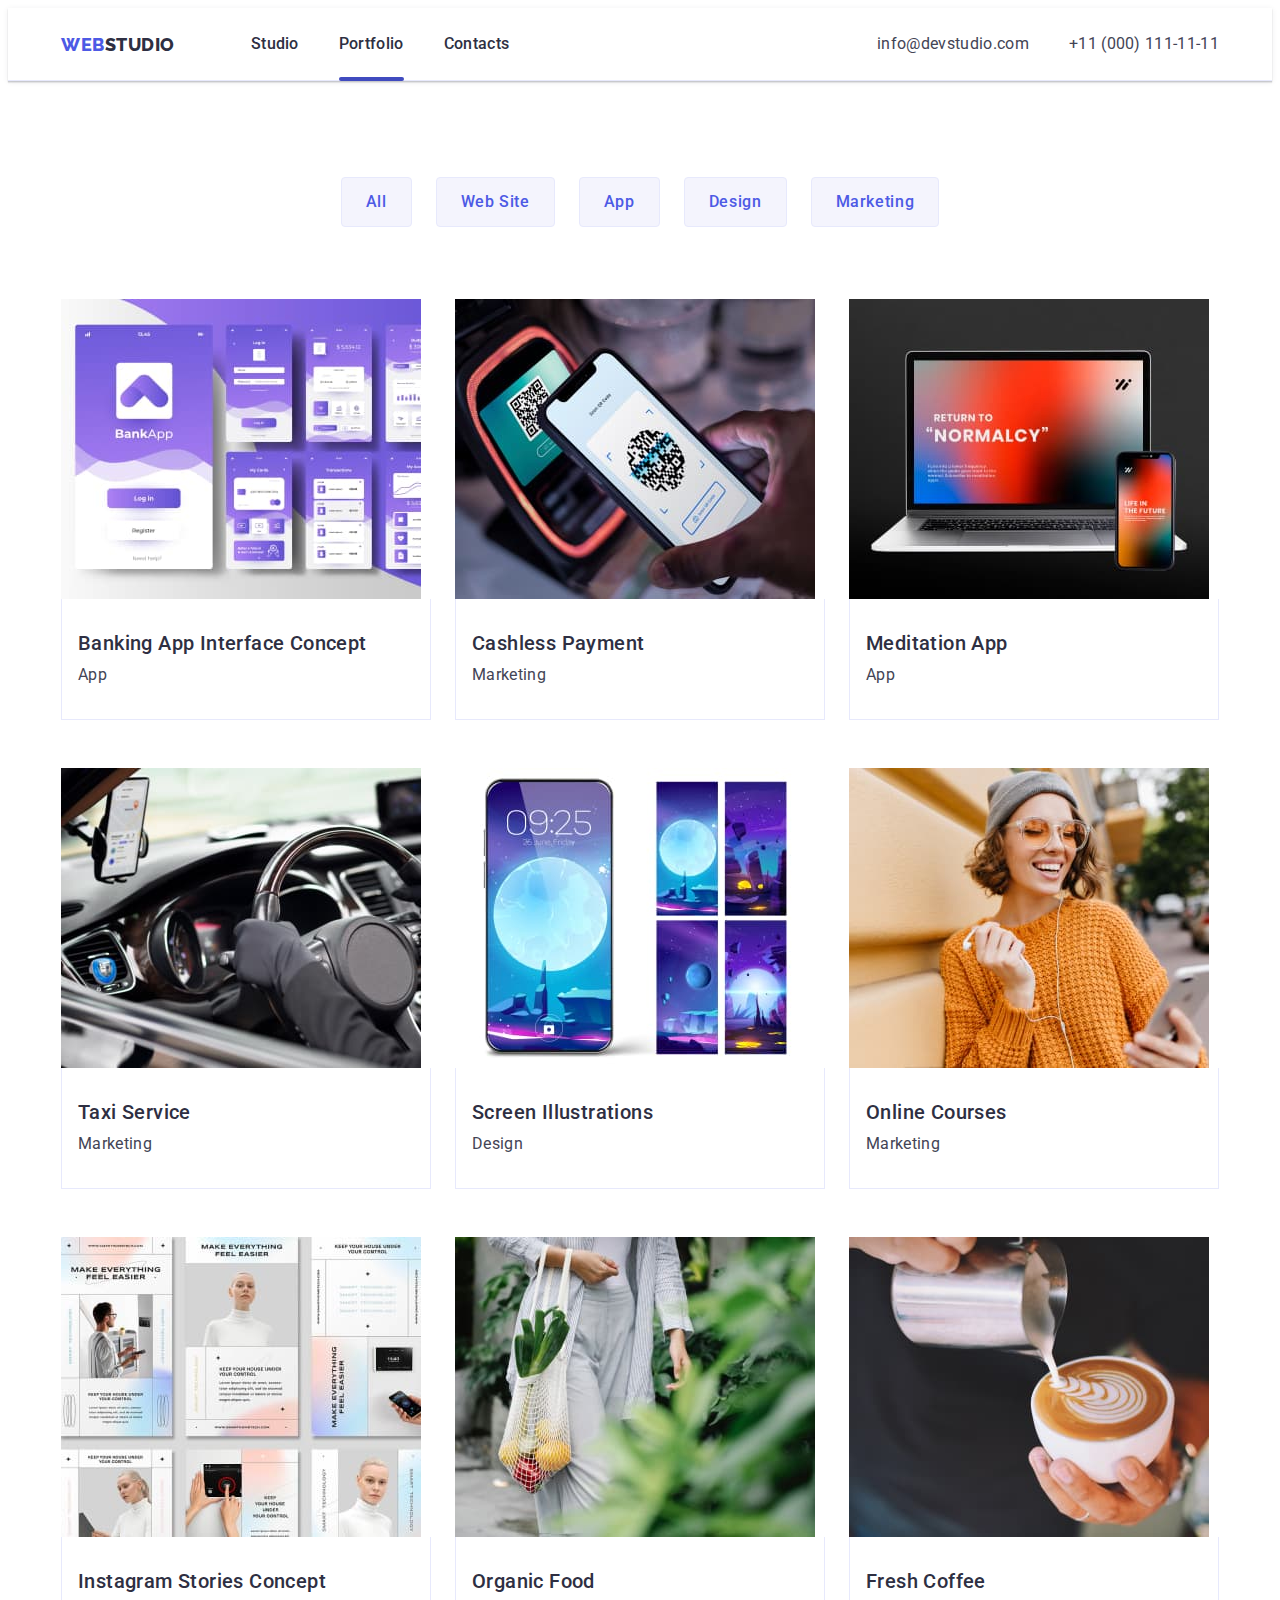
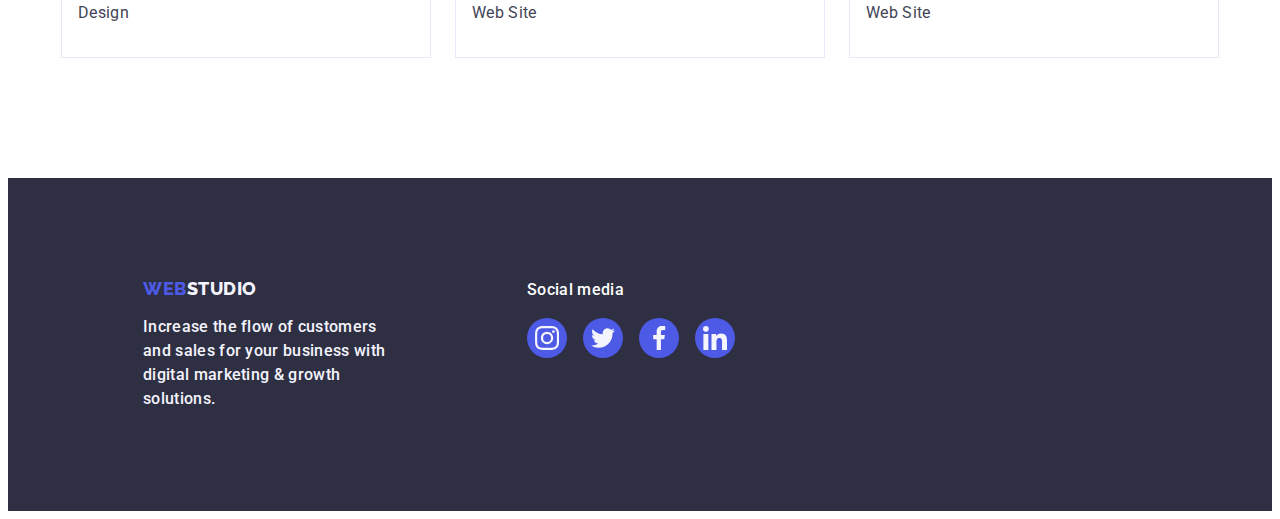
==== portfolio.html @ 7d32ed6d "Initial commit" ====
<!DOCTYPE html>
<html lang="en">
  <head>
    <meta charset="UTF-8" />
    <meta name="viewport" content="width=device-width, initial-scale=1.0" />
    <link rel="preconnect" href="https://fonts.googleapis.com" />
    <link rel="preconnect" href="https://fonts.gstatic.com" crossorigin />
    <link
      href="https://fonts.googleapis.com/css2?family=Raleway:wght@800&family=Roboto:wght@400;500;700;900&display=swap"
      rel="stylesheet"
    />
    <link
      rel="stylesheet"
      href="https://cdnjs.cloudflare.com/ajax/libs/modern-normalize/2.0.0/modern-normalize.min.css"
      integrity="sha512-4xo8blKMVCiXpTaLzQSLSw3KFOVPWhm/TRtuPVc4WG6kUgjH6J03IBuG7JZPkcWMxJ5huwaBpOpnwYElP/m6wg=="
      crossorigin="anonymous"
      referrerpolicy="no-referrer"
    />
    <link rel="stylesheet" href="./css/styles.css" />
    <title>WEBSTUDIO</title>
  </head>
  <body>
    <header class="menu-header">
      <div class="container menu-container">
        <nav class="menu-nav">
          <a href="./index.html" class="logo link"
            >Web<span class="logo-studio">Studio</span></a
          >
          <ul class="menu list">
            <li>
              <a href="./index.html" class="menu-page link">Studio</a>
            </li>
            <li>
              <a href="./portfolio.html" class="menu-page link current"
                >Portfolio</a
              >
            </li>
            <li>
              <a href="" class="menu-page link">Contacts</a>
            </li>
          </ul>
        </nav>
        <address class="contact">
          <ul class="contact-info list">
            <li>
              <a href="mailto:info@devstudio.com" class="contact-info-mt link"
                >info@devstudio.com</a
              >
            </li>
            <li>
              <a href="tel:+110001111111" class="contact-info-mt link"
                >+11 (000) 111-11-11</a
              >
            </li>
          </ul>
        </address>
      </div>
    </header>

    <main>
      <section class="filter">
        <div class="container">
          <h1 class="filter-title visually-hidden">
            Lorem ipsum dolor sit amet consectetur, adipisicing elit.
          </h1>
          <ul class="filter-btn list">
            <li>
              <button type="button" class="filter-btn-group">All</button>
            </li>
            <li>
              <button type="button" class="filter-btn-group">Web Site</button>
            </li>
            <li>
              <button type="button" class="filter-btn-group">App</button>
            </li>
            <li>
              <button type="button" class="filter-btn-group">Design</button>
            </li>
            <li>
              <button type="button" class="filter-btn-group">Marketing</button>
            </li>
          </ul>

          <ul class="filter-projects list">
            <li class="filter-projects-li">
              <a href="#" class="filter-projects-cards link">
                <div class="filter-overlay">
                  <img
                    src="./images/app-banking.jpg"
                    alt="banking app"
                    width="360"
                    height="300"
                  />
                  <p class="filter-text-overlay">
                    14 Stylish and User-Friendly App Design Concepts · Task
                    Manager App · Calorie Tracker App · Exotic Fruit Ecommerce
                    App · Cloud Storage App
                  </p>
                </div>
                <div class="filter-projects-cards-text">
                  <h2 class="filter-projects-cards-text-name">
                    Banking App Interface Concept
                  </h2>
                  <p class="filter-projects-cards-text-platform">App</p>
                </div>
              </a>
            </li>
            <li class="filter-projects-li">
              <a href="#" class="filter-projects-cards link">
                <div class="filter-overlay">
                  <img
                    src="./images/marketing-cashless.jpg"
                    alt="cashless payment"
                    width="360"
                    height="300"
                  />
                  <p class="filter-text-overlay">
                    14 Stylish and User-Friendly App Design Concepts · Task
                    Manager App · Calorie Tracker App · Exotic Fruit Ecommerce
                    App · Cloud Storage App
                  </p>
                </div>
                <div class="filter-projects-cards-text">
                  <h2 class="filter-projects-cards-text-name">
                    Cashless Payment
                  </h2>
                  <p class="filter-projects-cards-text-platform">Marketing</p>
                </div>
              </a>
            </li>
            <li class="filter-projects-li">
              <a href="#" class="filter-projects-cards link">
                <div class="filter-overlay">
                  <img
                    src="./images/app-meditation.jpg"
                    alt="laptop"
                    width="360"
                    height="300"
                  />
                  <p class="filter-text-overlay">
                    14 Stylish and User-Friendly App Design Concepts · Task
                    Manager App · Calorie Tracker App · Exotic Fruit Ecommerce
                    App · Cloud Storage App
                  </p>
                </div>
                <div class="filter-projects-cards-text">
                  <h2 class="filter-projects-cards-text-name">
                    Meditation App
                  </h2>
                  <p class="filter-projects-cards-text-platform">App</p>
                </div>
              </a>
            </li>
            <li class="filter-projects-li">
              <a href="#" class="filter-projects-cards link">
                <div class="filter-overlay">
                  <img
                    src="./images/marketing-taxi.jpg"
                    alt="car"
                    width="360"
                    height="300"
                  />
                  <p class="filter-text-overlay">
                    14 Stylish and User-Friendly App Design Concepts · Task
                    Manager App · Calorie Tracker App · Exotic Fruit Ecommerce
                    App · Cloud Storage App
                  </p>
                </div>
                <div class="filter-projects-cards-text">
                  <h2 class="filter-projects-cards-text-name">Taxi Service</h2>
                  <p class="filter-projects-cards-text-platform">Marketing</p>
                </div>
              </a>
            </li>
            <li class="filter-projects-li">
              <a href="#" class="filter-projects-cards link">
                <div class="filter-overlay">
                  <img
                    src="./images/design-screen.jpg"
                    alt="screen illustrations"
                    width="360"
                    height="300"
                  />
                  <p class="filter-text-overlay">
                    14 Stylish and User-Friendly App Design Concepts · Task
                    Manager App · Calorie Tracker App · Exotic Fruit Ecommerce
                    App · Cloud Storage App
                  </p>
                </div>
                <div class="filter-projects-cards-text">
                  <h2 class="filter-projects-cards-text-name">
                    Screen Illustrations
                  </h2>
                  <p class="filter-projects-cards-text-platform">Design</p>
                </div>
              </a>
            </li>
            <li class="filter-projects-li">
              <a href="#" class="filter-projects-cards link">
                <div class="filter-overlay">
                  <img
                    src="./images/marketing-online.jpg"
                    alt="woman with mobile_phone"
                    width="360"
                    height="300"
                  />
                  <p class="filter-text-overlay">
                    14 Stylish and User-Friendly App Design Concepts · Task
                    Manager App · Calorie Tracker App · Exotic Fruit Ecommerce
                    App · Cloud Storage App
                  </p>
                </div>
                <div class="filter-projects-cards-text">
                  <h2 class="filter-projects-cards-text-name">
                    Online Courses
                  </h2>
                  <p class="filter-projects-cards-text-platform">Marketing</p>
                </div>
              </a>
            </li>
            <li class="filter-projects-li">
              <a href="#" class="filter-projects-cards link">
                <div class="filter-overlay">
                  <img
                    src="./images/design-instagram.jpg"
                    alt="makets"
                    width="360"
                    height="300"
                  />
                  <p class="filter-text-overlay">
                    14 Stylish and User-Friendly App Design Concepts · Task
                    Manager App · Calorie Tracker App · Exotic Fruit Ecommerce
                    App · Cloud Storage App
                  </p>
                </div>
                <div class="filter-projects-cards-text">
                  <h2 class="filter-projects-cards-text-name">
                    Instagram Stories Concept
                  </h2>
                  <p class="filter-projects-cards-text-platform">Design</p>
                </div>
              </a>
            </li>
            <li class="filter-projects-li">
              <a href="#" class="filter-projects-cards link">
                <div class="filter-overlay">
                  <img
                    src="./images/ws-organic.jpg"
                    alt="human with vegetables"
                    width="360"
                    height="300"
                  />
                  <p class="filter-text-overlay">
                    14 Stylish and User-Friendly App Design Concepts · Task
                    Manager App · Calorie Tracker App · Exotic Fruit Ecommerce
                    App · Cloud Storage App
                  </p>
                </div>
                <div class="filter-projects-cards-text">
                  <h2 class="filter-projects-cards-text-name">Organic Food</h2>
                  <p class="filter-projects-cards-text-platform">Web Site</p>
                </div>
              </a>
            </li>
            <li class="filter-projects-li">
              <a href="#" class="filter-projects-cards link">
                <div class="filter-overlay">
                  <img
                    src="./images/ws-coffee.jpg"
                    alt="cup with coffee"
                    width="360"
                    height="300"
                  />
                  <p class="filter-text-overlay">
                    14 Stylish and User-Friendly App Design Concepts · Task
                    Manager App · Calorie Tracker App · Exotic Fruit Ecommerce
                    App · Cloud Storage App
                  </p>
                </div>
                <div class="filter-projects-cards-text">
                  <h2 class="filter-projects-cards-text-name">Fresh Coffee</h2>
                  <p class="filter-projects-cards-text-platform">Web Site</p>
                </div>
              </a>
            </li>
          </ul>
        </div>
      </section>
    </main>

    <footer class="ftr">
      <div class="container ftr-changes">
        <div class="ftr-title">
          <a href="./index.html" class="ftr-logo link"
            >Web<span class="ftr-logo-studio">Studio</span>
          </a>
          <p class="ftr-text">
            Increase the flow of customers and sales for your business with
            digital marketing & growth solutions.
          </p>
        </div>
        <div class="social-ftr">
          <p class="social-ftr-text">Social media</p>
          <ul class="social-ftr-list list">
            <li class="social-ftr-li">
              <a href="" class="social-ftr-link">
                <svg class="social-ftr-icon" width="24" height="24">
                  <use href="./images/icons.svg#icon-instagram"></use>
                </svg>
              </a>
            </li>
            <li class="social-ftr-li">
              <a href="" class="social-ftr-link">
                <svg class="social-ftr-icon" width="24" height="24">
                  <use href="./images/icons.svg#icon-twitter"></use>
                </svg>
              </a>
            </li>
            <li class="social-ftr-li">
              <a href="" class="social-ftr-link">
                <svg class="social-ftr-icon" width="24" height="24">
                  <use href="./images/icons.svg#icon-facebook"></use>
                </svg>
              </a>
            </li>
            <li class="social-ftr-li">
              <a href="" class="social-ftr-link">
                <svg class="social-ftr-icon" width="24" height="24">
                  <use href="./images/icons.svg#icon-linkedin"></use>
                </svg>
              </a>
            </li>
          </ul>
        </div>
      </div>
    </footer>
  </body>
</html>
---- css/styles.css ----
:root {
    --brand-color: rgba(77, 90, 229, 1);;
    --text-main: rgba(46, 47, 66, 1);   
    --text-address: rgba(67, 68, 85, 1);
    --color-change: rgba(64, 75, 191, 1);
    --bgcolor-all: rgba(255, 255, 255, 1);
    --bgimg: rgba(231, 233, 252, 1);
    --bgteam: rgba(244, 244, 253, 1);
    --bggreen: rgba(49, 208, 170, 1);
    --light-slate: rgba(142, 143, 153, 1);
    --bg-backdrop: rgba(46, 47, 66, 0.4);
    --bg-modal: rgba(252, 252, 252, 1);
}

h1, h2, h3, p {
    margin: 0;
    padding: 0;
}

ul {
    margin: 0;
    padding-left: 0;
}

img {
    display: block;
    max-width: 100%;
    height: auto;
}

.container { 
    max-width: 1158px;
    padding-left: 15px; 
    padding-right: 15px;
    margin-left: auto; 
    margin-right: auto; 
}


.visually-hidden {
    position: absolute;
    width: 1px;
    height: 1px;
    margin: -1px;
    border: 0;
    padding: 0;
    white-space: nowrap;
    clip-path: inset(100%);
    clip: rect(0 0 0 0);
    overflow: hidden;
}

body {
    font-family: "Roboto", sans-serif;
    color: #434455;
    color: var(--text-address);
    background-color: var(--bgcolor-all);
}



/* =====HEADER===== */
.logo {
    display: inline-block;
    padding: 25.5px 0 25.5px 0;
    margin-right: 76px;
    color: var(--IRIS, #4D5AE5);
    font-family: "Raleway", sans-serif;
    font-weight: 800;
    font-size: 18px;
    line-height: 1.17;
    letter-spacing: 0.54px;
    text-transform: uppercase;
    transition: color 250ms cubic-bezier(0.4, 0, 0.2, 1);
}
.logo-studio {
    color: var(--text-main);
    
}
.logo:hover .logo-studio {
    color: var(--color-change);
}
.link {
    text-decoration: none;
}

.list {
    list-style-type: none;
}
.menu-header {
    border-bottom: 1px solid var(--bgimg);
    box-shadow: 0px 2px 1px rgba(46, 47, 66, 0.08), 0px 1px 1px rgba(46, 47, 66, 0.16), 0px 1px 6px rgba(46, 47, 66, 0.08);
}

.menu-container {
    display: flex;
    align-items: center;

}

.menu-nav {
    display: flex;
    align-items: center;
}
.current::after {
    content: '';
    display: block;
    position: absolute;
    bottom: -4px;
    color: var(--color-change);
    width: 100%;
    height: 4px;
    border-radius: 2px;
    background-color: var(--brand-color);
    background-color: #404bbf;
}
.menu {
    display: flex;
    grid-gap: 40px;
}

.menu-page {
    position: relative;
    padding: 24px 0;
    font-size: 16px;
    line-height: 1.5;
    letter-spacing: 0.02em;
    font-weight: 500;
    color: var(--text-main);
    transition: color 250ms cubic-bezier(0.4, 0, 0.2, 1);
}

.menu li .menu-page:hover,
.menu li .menu-page:focus {
    color: var(--color-change);
}

.contact {
    font-style: normal;
    margin-left: auto;
}

.contact-info {
    display: flex;
    grid-gap: 40px;
}

.contact-info-mt {
    font-family: Roboto;
    font-size: 16px;
    line-height: 1.5;
    letter-spacing: 0.02em;
    color: var(--text-address);
    transition: color 250ms cubic-bezier(0.4, 0, 0.2, 1);
}

.contact .contact-info li .contact-info-mt:hover,
.contact .contact-info li .contact-info-mt:focus {
    color: var(--color-change);
    transition-timing-function: cubic-bezier(0.4, 0, 0.2, 1);
}

/* =====Studio. Section 1===== */

.black {
    max-width: 1440px;
    background-position: center;
    background-color: var(--text-main);
    background-image: linear-gradient(rgba(46, 47, 66, 0.7), rgba(46, 47, 66, 0.7)), url(../images/main-fon.jpg);
    background-repeat: no-repeat;
    background-size: cover;
    padding: 188px 0 188px;
    margin: 0 auto;
}
.black-title {
    max-width: 496px;
    margin: 0 auto;
    font-size: 56px;
    line-height: 1.07;
    letter-spacing: 1.12px;
    text-align: center;
    color: var(--bgcolor-all);
}

.black-btn {
    display: block;
    margin: 0 auto;
    margin-top: 48px;
    min-width: 169px;
    height: 56px;
    border: none;
    cursor: pointer;
    background-color: var(--brand-color);
    border-radius: 4px;
    font-family: "Roboto", sans-serif;
    font-weight: 500;
    font-size: 16px;
    line-height: 1.5;
    letter-spacing: 0.04em;
    text-align: center;
    color: var(--bgcolor-all);

    transition: background-color 250ms cubic-bezier(0.4, 0, 0.2, 1);;
}
.black-btn:hover,
.black-btn:focus {
    background-color: var(--color-change);
}

/*=====Studio. Section 2=====*/
.presentation {
    padding: 120px 0;
}

.presentation-cards {
    display: flex;
    gap: 24px;
    align-items: flex-start;
}
.presentation-cards-li {
    flex-basis: calc((100% - 3 * 24px) / 4);
}
.presentation-cards-fon {
    display: flex;
    justify-content: center;
    align-items: center;
    height: 112px;
    border-radius: 4px;
    background-color: var(--bgteam);
    margin-bottom: 8px;
}

.presentation-subtitle {
    margin-bottom: 8px;
    font-size: 20px;
    font-weight: 500;
    line-height: 1.2;
    letter-spacing: 0.02em;
    color: var(--text-main);
}
.presentation-text {
    font-size: 16px;
    line-height: 24px;
    letter-spacing: 0.32px;
    color: var(--text-address);
}



/* =====Studio. Section 3===== */
.working {
    padding-bottom: 120px;
}

.working-cards {
    display: flex;
    gap: 24px;
}

.working-title {
    margin-bottom: 72px;
    text-align: center;
    font-size: 36px;
    line-height: 1.11;
    letter-spacing: 0.02em;
    text-transform: capitalize;
    color: var(--text-main);
}
.working-cards-li {
    flex-basis: calc((100% - 3 * 16px) / 3);
}



/* =====Studio. Section 4===== */
.team {
    padding: 120px 0;
    background-color: var(--bgteam);
}
.team-title {
    margin-bottom: 72px;
    text-align: center;
    font-size: 36px;
    line-height: 1.11;
    letter-spacing: 0.02em;
    text-transform: capitalize;
    color: var(--text-main);
}

.team-cards {
    display: flex;
    gap: 24px;
}

.team-cards-company {
    border-radius: 0px 0px 4px 4px;
    background-color: var(--bgcolor-all);

    border-radius: 0px 0px 4px 4px;
    background: var(--bgcolor-all);
    box-shadow: 0px 2px 1px 0px rgba(46, 47, 66, 0.08), 0px 1px 1px 0px rgba(46, 47, 66, 0.16), 0px 1px 6px 0px rgba(46, 47, 66, 0.08);
}
.team-cards-company-text {
    padding: 32px 0;
}

.team-name {
    margin-bottom: 8px;
    text-align: center;
    font-size: 20px;
    font-weight: 500;
    line-height: 1.2;
    letter-spacing: 0.02em;
    color: var(--text-main);
}
.team-text {
    margin-bottom: 8px;
    text-align: center;
    font-size: 16px;
    line-height: 24px;
    letter-spacing: 0.32px;
    color: var(--text-address);
}

.team-social {
    display: flex;
    justify-content: center;
    gap: 24px;
}

.team-social-icon {
    width: 40px;
    height: 40px;
}
.team-social-link {
    display: flex;
    width: 100%;
    height: 100%; 
    align-items: center;
    justify-content: center;
    border-radius: 50%;
    background-color: var(--brand-color);
    transition-property: background-color;
    transition-duration: 250ms;
}
.team-social-link:hover,
.team-social-link:focus {
    background-color: var(--color-change);
    transition-timing-function: cubic-bezier(0.4, 0, 0.2, 1);
}
.team-icon {
    fill: var(--bgteam);
}



/* =====Studio. Section 5===== */
.customers {
    padding: 120px 0;
}

.customers-title {
    text-align: center;
    margin-bottom: 72px;
    font-size: 36px;
    font-weight: 700;
    line-height: 1.11; 
    letter-spacing: 0.02em;
    text-transform: capitalize;
    color: var(--text-main);
}

.customers-cards {
    display: flex;
    gap: 24px;
}

.customers-cards-li {
    width: calc((100% - 120px) / 6);
    height: 88px;
}
.customers-link {
    width: 100%;
    height: 100%;
    display: flex;
    align-items: center;
    justify-content: center;
    border: 1px solid var(--light-slate);
    color: var(--light-slate);
    border-radius: 4px;
    transition: border-color 250ms cubic-bezier(0.4, 0, 0.2, 1), color 250ms cubic-bezier(0.4, 0, 0.2, 1);
}
.customers-link:hover,
.customers-link:focus {
   border-color: var(--color-change);
   color: var(--color-change);
}
.customers-icon {
    fill: currentColor;
}




/* ==========FOOTER========== */
.ftr {
    background-color: var(--text-main);
    padding-top: 100px;
    padding-bottom: 100px;
}

.ftr-changes {
    display: flex;
    align-items: baseline;
    padding-left: 135px;
}
.ftr-title {
    margin-right: 120px;
}
.ftr-logo {
    display: inline-block;
    margin-bottom: 16px;
    color: var(--IRIS, #4D5AE5);
    font-family: "Raleway", sans-serif;
    font-weight: 800;
    font-size: 18px;
    line-height: 1.17;
    letter-spacing: 0.03em;
    text-transform: uppercase;
}
.ftr-logo-studio {
    color: var(--bgteam);
    transition-property: color;
    transition-duration: 250ms;
}
.ftr-logo-studio:hover {
    color: var(--color-change);
    transition-timing-function: cubic-bezier(0.4, 0, 0.2, 1);
}
.ftr-text {
    width: 264px;
    font-size: 16px;
    font-weight: 500;
    line-height: 24px; 
    letter-spacing: 0.32px;
    color: var(--bgteam);
}
/* .social-ftr {
    position: absolute;
    margin-top: -110px;
    margin-left: 540px;
} */

.social-ftr-text {
    margin-bottom: 16px;
    font-size: 16px;
    font-weight: 500;
    line-height: 1.5; 
    letter-spacing: 0.02em;
    color: var(--bgcolor-all)
}
.social-ftr-list{
    display: flex;
    gap: 16px;
}
.social-ftr-li {
    width: 40px;
    height: 40px;
}
.social-ftr-link {
    display: flex;
    width: 100%;
    height: 100%; 
    align-items: center;
    justify-content: center;
    border-radius: 50%;
    background-color: var(--brand-color);
    transition-property: background-color;
    transition-duration: 250ms;
}
.social-ftr-link:hover,
.social-ftr-link:focus {
    background-color: var(--bggreen);
    transition-timing-function: cubic-bezier(0.4, 0, 0.2, 1);
}
.social-ftr-icon {
    fill: var(--bgteam);
}





/* ======Portfolio // Section 1======= */

.filter {
    padding-top: 96px;
    padding-bottom: 120px;
}

.filter-btn {
    display: flex;
    justify-content: center;
    gap: 24px;
    margin-bottom: 72px;
}

.filter-btn-group {
    padding: 12px 24px;
    background-color: var(--bgteam);
    font-family: "Roboto", sans-serif;
    color: var(--brand-color);
    font-size: 16px;
    line-height: 1.5;
    letter-spacing: 0.04em;
    font-weight: 500;
    cursor: pointer;

    border-radius: 4px;
    border: 1px solid var(--bgimg);
    transition: color 250ms cubic-bezier(0.4, 0, 0.2, 1), background-color 250ms cubic-bezier(0.4, 0, 0.2, 1), border-color 250ms cubic-bezier(0.4, 0, 0.2, 1), box-shadow 250ms cubic-bezier(0.4, 0, 0.2, 1);
}
.filter-btn-group:hover,
.filter-btn-group:focus {
    background-color: var(--color-change);
    color: var(--bgcolor-all);
    border: 1px solid transparent;

    box-shadow: 0px 2px 2px 0px rgba(0, 0, 0, 0.12), 0px 2px 1px 0px rgba(0, 0, 0, 0.08), 0px 3px 1px 0px rgba(0, 0, 0, 0.10);
}

.filter-projects {
    display: flex;
    flex-wrap: wrap;
    row-gap: 48px;
    column-gap: 24px;
}

.filter-projects-li {
    flex-basis: calc((100% - 48px) / 3);
}
.filter-projects-cards {
    display: block;
    width: 100%;
    height: 100%;
    transition: box-shadow 250ms cubic-bezier(0.4, 0, 0.2, 1);
}
.filter-projects-cards:hover,
.filter-projects-cards:focus {
    box-shadow: 0px 1px 6px rgba(46, 47, 66, 0.08), 0px 1px 1px rgba(46, 47, 66, 0.16), 0px 2px 1px rgba(46, 47, 66, 0.08);
    transform: translateY(0%);
}

.filter-overlay {
    position: relative;
    overflow: hidden;
    width: 360px;
    height: 300px;
}

.filter-text-overlay {
    position: absolute;
    top: 0;
    left: 0;
    width: 100%;
    height: 100%;
    padding: 40px 32px;;

    font-size: 16px;
    line-height: 1.5;
    letter-spacing: 0.02em;
    color: var(--bgteam);

    background-color: var(--brand-color);
    transform: translateY(100%);
    transition: transform 250ms cubic-bezier(0.4, 0, 0.2, 1);
}

.filter-projects-cards:hover .filter-text-overlay,
.filter-projects-cards:focus .filter-text-overlay {
  transform: translateY(0%);
}

.filter-projects-cards-text {
    padding: 32px 16px;
    border: 1px solid var(--bgimg);
    border-top: none;
    transition: border, background-color;
}

.filter-projects-cards-text-name {
    margin-bottom: 8px;
    font-size: 20px;
    font-weight: 500;
    line-height: 1.2;  
    letter-spacing: 0.02em;
    color: var(--text-main);
}
.filter-projects-cards-text-platform {
    font-size: 16px;
    line-height: 1.5; 
    letter-spacing: 0.02em;
    color: var(--text-address);
}
.filter-projects-cards-text:hover,
.filter-projects-cards-text:focus {
    border: 1px solid var(--bgteam);
    background-color: var(--bgcolor-all);
    box-shadow: 0px 2px 1px 0px rgba(46, 47, 66, 0.08), 0px 1px 1px 0px rgba(46, 47, 66, 0.16), 0px 1px 6px 0px rgba(46, 47, 66, 0.08);
}



/* ==========MODAL WINDOW========== */
.backdrop.is-hidden {
    visibility: hidden;
    opacity: 0;
    pointer-events: none;
    transition: opacity 250ms cubic-bezier(0.4, 0, 0.2, 1), visibility 250ms cubic-bezier(0.4, 0, 0.2, 1);
}
.backdrop {
    position: fixed;
    top:0;
    left: 0;
    width: 100%;
    height: 100%;
    background-color: var(--bg-backdrop);
    transition: opacity 250ms cubic-bezier(0.4, 0, 0.2, 1), visibility 250ms cubic-bezier(0.4, 0, 0.2, 1);
}

.modal {
    position: absolute;
    width: 408px;
    min-height: 584px;
    left: 50%;
    top: 50%;
    transform: translate(-50%, -50%) scale(1);

    border-radius: 4px;
    background-color: var(--bg-modal);
    box-shadow: 0px 2px 1px 0px rgba(0, 0, 0, 0.20), 0px 1px 3px 0px rgba(0, 0, 0, 0.12), 0px 1px 1px 0px rgba(0, 0, 0, 0.14);
    transition: transform 250ms cubic-bezier(0.4, 0, 0.2, 1);
}
.backdrop.is-hidden .modal {
    opacity: 0;
    transform: translateX(-50%) translateY(-50%) scale(0.4);
    transition-delay: 0ms;
}
.modal-btn {
    position: absolute;
    top: 24px;
    right: 24px;
    display: flex;
    justify-content: center;
    align-items: center;
    width: 24px;
    height: 24px;
    padding: 0;
    border-radius: 50%;
    background-color: var(--bgimg);
    border: 1px solid rgba(0, 0, 0, 0.1);
    cursor: pointer;
    transition: background-color 250ms cubic-bezier(0.4, 0, 0.2, 1), border 250ms cubic-bezier(0.4, 0, 0.2, 1);
    color: var(--text-main);
}
.modal-icon {
    fill: currentColor;
    transition: fill 250ms cubic-bezier(0.4, 0, 0.2, 1);
}
.modal-btn:hover,
.modal-btn:focus {
    color: var(--bgcolor-all);
    background-color: var(--color-change);
    border: none;
}
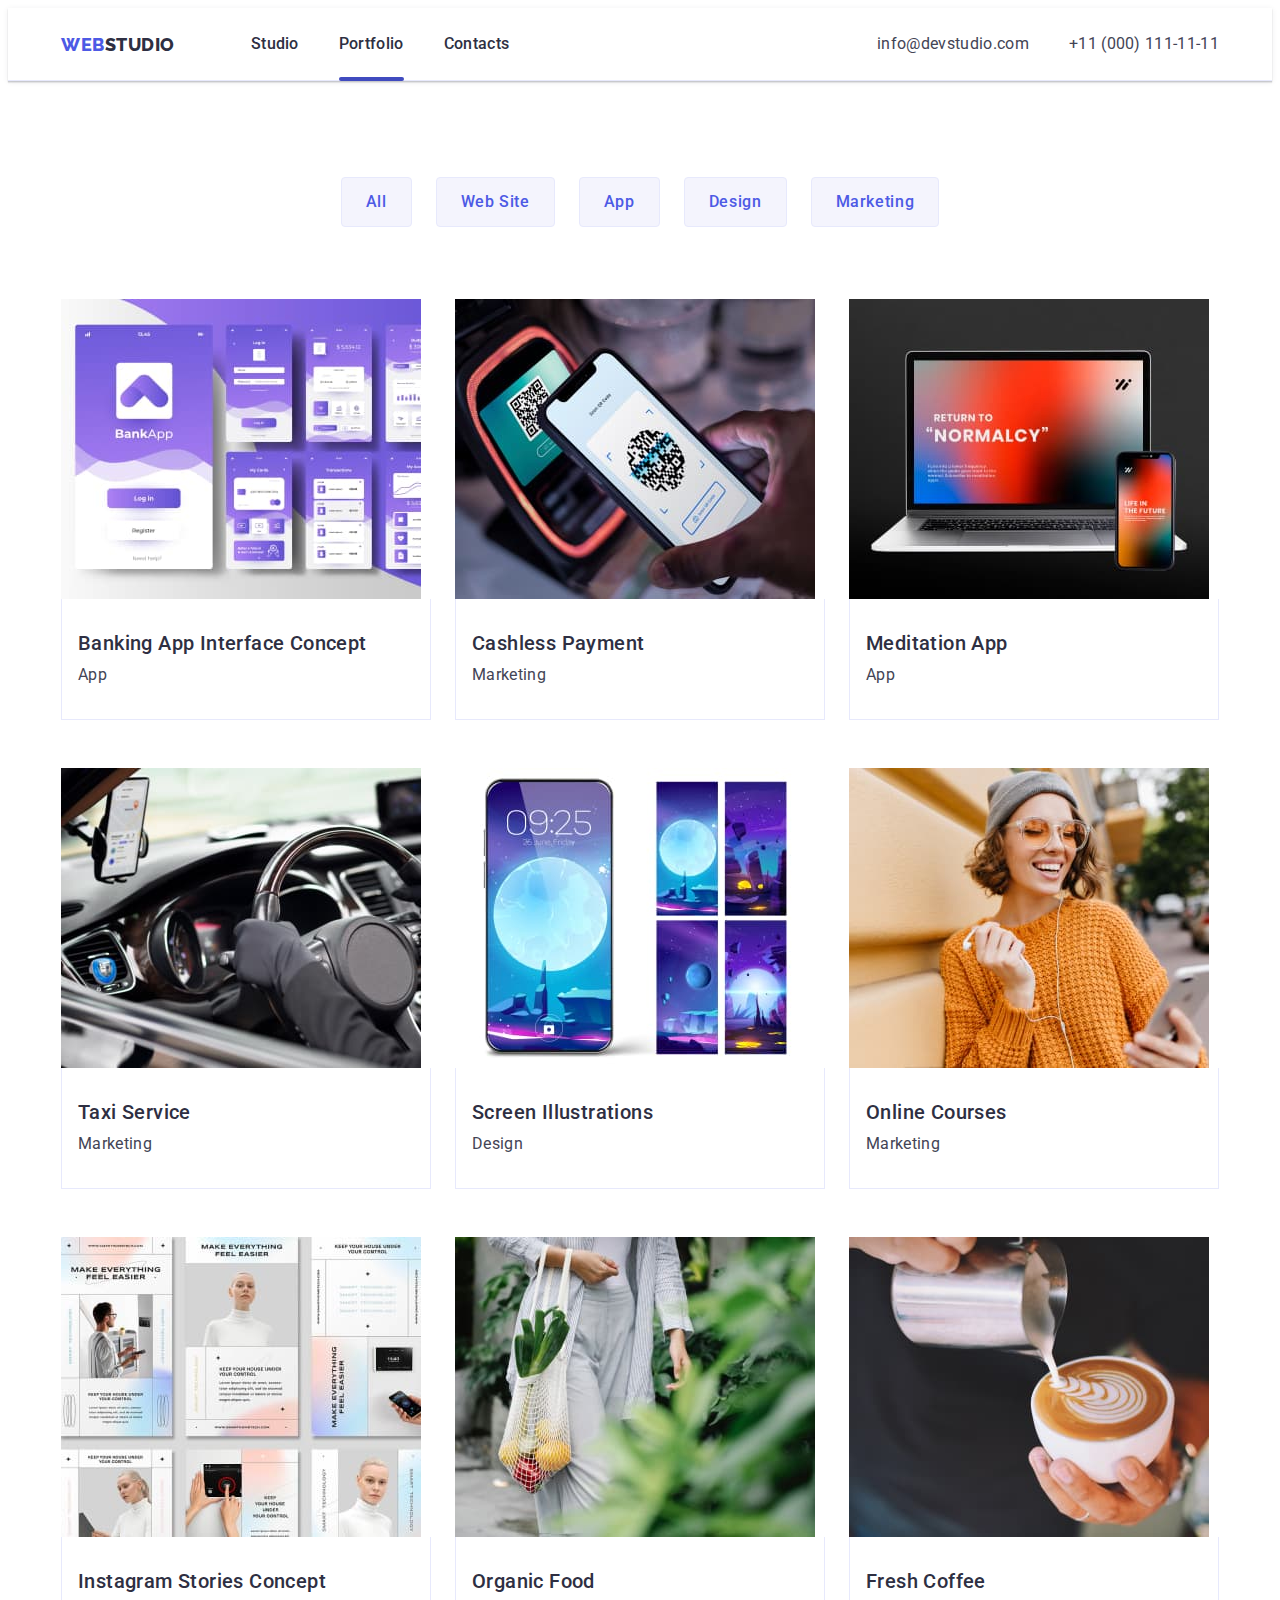
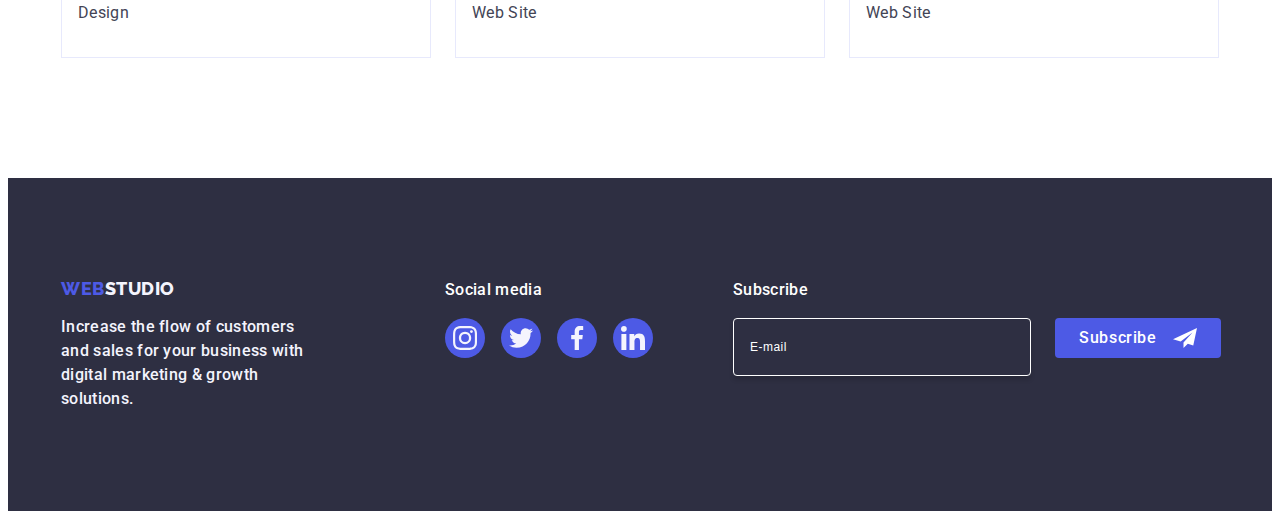
==== commit 8fee1c39: "hw-05 update-01" ====
--- a/portfolio.html
+++ b/portfolio.html
@@ -332,6 +332,30 @@
             </li>
           </ul>
         </div>
+        <div class="ftr-modal">
+          <p class="ftr-subscribe">Subscribe</p>
+          <form
+            name="ftr-modal-form"
+            autocomplete="off"
+            novalidate
+            class="ftr-form"
+          >
+            <label class="ftr-label">
+              <input
+                type="email"
+                name="subscribe"
+                placeholder="E-mail"
+                class="ftr-input"
+              />
+            </label>
+            <button type="submit" class="ftr-modal-btn">
+              Subscribe
+              <svg class="ftr-modal-icon" width="24" height="24">
+                <use href="./images/icons.svg#icon-frame"></use>
+              </svg>
+            </button>
+          </form>
+        </div>
       </div>
     </footer>
   </body>
--- a/css/styles.css
+++ b/css/styles.css
@@ -413,7 +413,7 @@
 .ftr-changes {
     display: flex;
     align-items: baseline;
-    padding-left: 135px;
+    
 }
 .ftr-title {
     margin-right: 120px;
@@ -446,11 +446,9 @@
     letter-spacing: 0.32px;
     color: var(--bgteam);
 }
-/* .social-ftr {
-    position: absolute;
-    margin-top: -110px;
-    margin-left: 540px;
-} */
+.social-ftr {
+    margin-right: 80px;
+}
 
 .social-ftr-text {
     margin-bottom: 16px;
@@ -487,7 +485,60 @@
 .social-ftr-icon {
     fill: var(--bgteam);
 }
-
+.ftr-subscribe {
+    margin-bottom: 16px;
+    font-size: 16px;
+    font-style: normal;
+    font-weight: 500;
+    line-height: 1.5;
+    letter-spacing: 0.02em;
+    color: var(--bgcolor-all);
+}
+.ftr-form {
+    display: flex;
+    gap: 24px;
+}
+
+.ftr-input {
+    width: 264px;
+    height: 40px;
+    padding: 8px 16px;
+    border-radius: 4px;
+    border: 1px solid var(--bgcolor-all);
+    background-color: transparent;
+    color: var(--bgcolor-all);
+    font-size: 12px;
+    font-weight: 400;
+    line-height: 1.5;
+    letter-spacing: 0.04em;
+    box-shadow: 0px 4px 4px 0px rgba(0, 0, 0, 0.15);
+}
+.ftr-input::placeholder {
+    color: var(--bgcolor-all);
+}
+
+.ftr-modal-btn {
+    display: flex;
+    align-items: center;
+    justify-content: center;
+    min-width: 165px;
+    height: 40px;
+    padding: 8px 24px;
+    color: var(--bgcolor-all);
+    background-color: var(--brand-color);
+    font-family: "Roboto", sans-serif;
+    font-size: 16px;
+    font-weight: 500;
+    line-height: 1.5;
+    letter-spacing: 0.04em;
+    border-radius: 4px;
+    border: none;
+    cursor: pointer;
+}
+.ftr-modal-icon {
+    margin-left: 16px;
+    fill: currentColor;
+}
 
 
 
@@ -636,6 +687,7 @@
     left: 50%;
     top: 50%;
     transform: translate(-50%, -50%) scale(1);
+    padding: 72px 24px 24px 24px;
 
     border-radius: 4px;
     background-color: var(--bg-modal);
@@ -674,3 +726,155 @@
     background-color: var(--color-change);
     border: none;
 }
+.modal-title {
+    display: block;
+    margin-bottom: 16px;
+    color: var(--text-main);
+    text-align: center;
+    font-size: 16px;
+    font-weight: 500;
+    line-height: 1.5;
+    letter-spacing: 0.02em;
+}
+
+.modal-form-box {
+    margin-bottom: 8px;
+}
+.modal-form-box-comment {
+    margin-bottom: 16px;
+}
+.modal-label {
+    display: block;
+    margin-bottom: 4px;
+    font-size: 12px;
+    font-weight: 400;
+    line-height: 1.17; 
+    letter-spacing: 0.04em;
+    color: var(--light-slate);
+}
+.modal-box {
+    display: flex;
+    position: relative;
+}
+.modal-input {
+    width: 100%;
+    height: 40px;
+    padding: 8px 0 8px 38px;
+    border-radius: 4px;
+    border: 1px solid var(--bg-backdrop);
+    outline: transparent;
+    background-color: transparent;
+    transition: border-color 250ms cubic-bezier(0.4, 0, 0.2, 1);
+}
+
+.form-icon {
+    position: absolute;
+    top: 50%;
+    left: 16px;
+    transform: translateY(-50%);
+    fill: var(--text-main);
+    transition: fill 250ms cubic-bezier(0.4, 0, 0.2, 1);
+}
+.modal-input:focus + .form-icon {
+    fill: var(--brand-color);
+}
+.modal-input:focus {
+    border-color: var(--brand-color);
+    fill: var(--brand-color);
+}
+
+.modal-textarea {
+    width: 100%;
+    height: 120px;
+    padding: 8px 16px;
+    border-radius: 4px;
+    border: 1px solid var(--bg-backdrop);
+    outline: transparent;
+    resize: none;
+    font-size: 12px;
+    font-weight: 400;
+    line-height: 1.17;
+    letter-spacing: 0.04em;
+    color: var(--light-slate);
+    background-color: transparent;
+    transition: border-color 250ms cubic-bezier(0.4, 0, 0.2, 1); 
+}
+.modal-textarea:focus {
+    border-color: var(--brand-color);
+}
+
+/* .modal-textarea::placeholder {
+    color: var(--light-slate); 
+} */
+.modal-checkbox {
+    margin-bottom: 24px;
+}
+.form-checkbox {
+    display: block;
+    align-items: center;
+    user-select: none;
+    font-size: 12px;
+    font-weight: 400;
+    line-height: 1.17; 
+    letter-spacing: 0.04em;
+    color: var(--light-slate);
+}
+.checkbox-form {
+    width: 16px;
+    height: 16px;
+    margin-right: 12px;
+    display: inline-flex;
+    align-items: center;
+    justify-content: center;
+    border: 1px solid var(--bg-backdrop);
+    border-radius: 2px;
+    transition: background-color 250ms cubic-bezier(0.4, 0, 0.2, 1), border 250ms cubic-bezier(0.4, 0, 0.2, 1), fill 250ms cubic-bezier(0.4, 0, 0.2, 1);
+    fill: transparent;
+}
+input[type='checkbox']:checked + .checkbox-form {
+    background-color: var(--color-change);
+    border: none;
+    fill: var(--bgteam)
+}
+.checkbox-icon {
+    fill: transparent;
+    transition: fill var(--bg-backdrop);
+}
+input[type='checkbox']:checked + .checkbox-form > .checkbox-icon {
+    fill: var(--bgteam);
+}
+
+.form-agreement-link {
+    font-size: 12px;
+    font-weight: 400;
+    line-height: 1.33;
+    letter-spacing: 0.04em;
+    text-decoration-line: underline;
+    color: var(--brand-color);
+    margin-left: 3px;
+}
+.checkbox-btn {
+    display: block;
+    margin: 0 auto;
+    min-width: 169px;
+    padding: 16px 32px;
+    background-color: var(--brand-color);
+    border-radius: 4px;
+    box-shadow: 0px 4px 4px 0px rgba(0, 0, 0, 0.15);
+    border: transparent;
+    cursor: pointer;
+
+    text-align: center;
+    width: 105px;
+    font-size: 16px;
+    font-weight: 500;
+    line-height: 1.5;
+    letter-spacing: 0.04em;
+    color: var(--bgcolor-all);
+    transition: background-color 250ms cubic-bezier(0.4, 0, 0.2, 1);
+}
+.checkbox-btn:focus,
+.checkbox-btn:active {
+    background-color: var(--color-change);
+}
+
